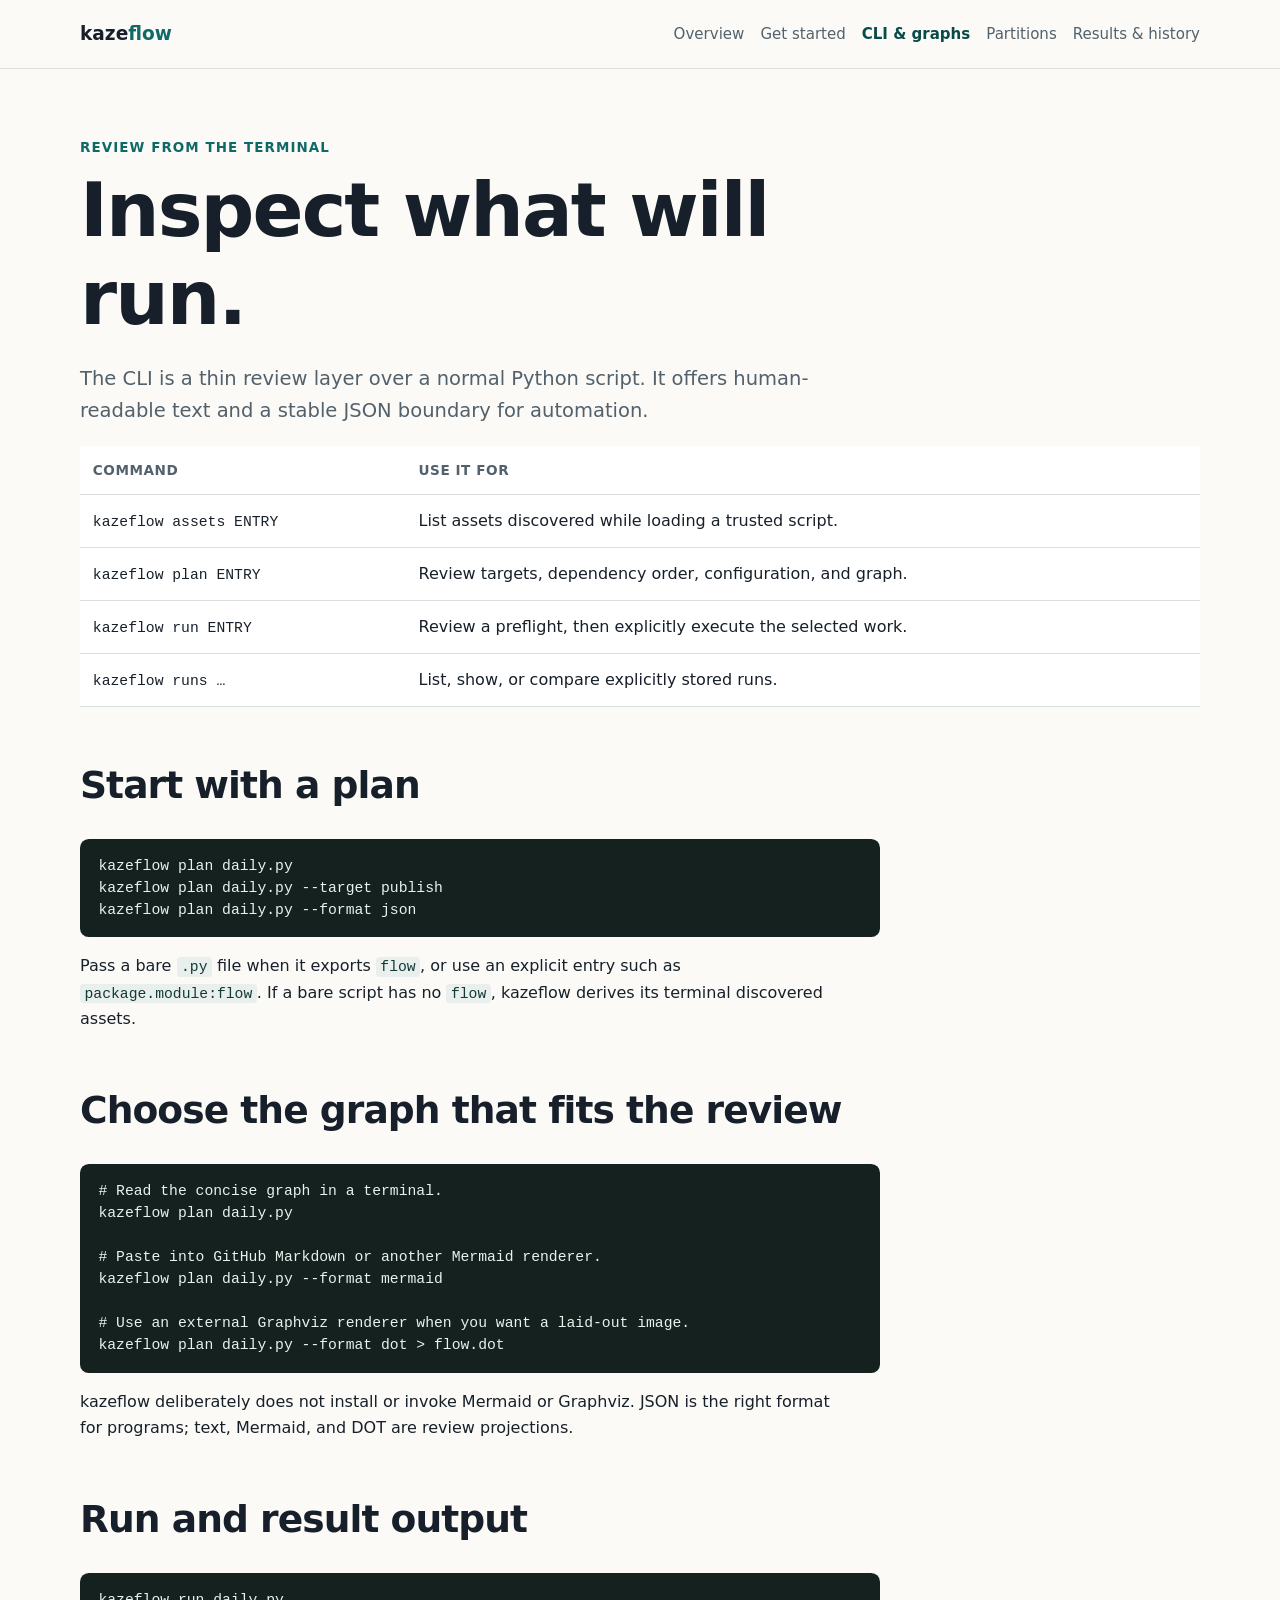
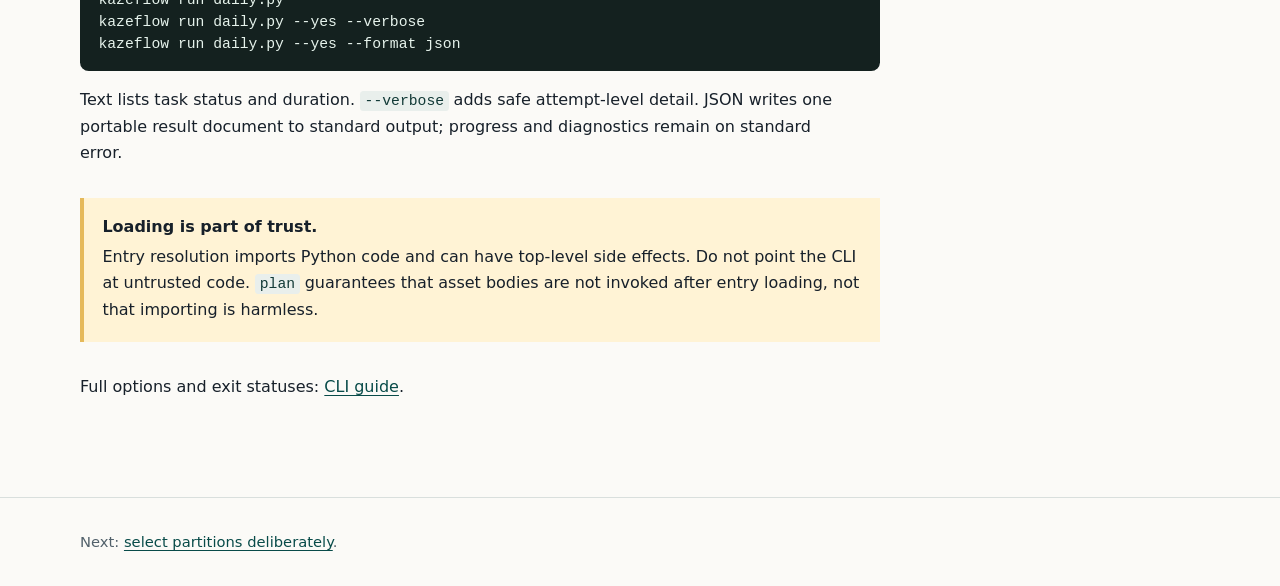
==== docs/site/cli.html @ 58b6a8d0 "docs: publish task-oriented GitHub Pages site" ====
<!doctype html>
<html lang="en"><head><meta charset="utf-8"><meta name="viewport" content="width=device-width, initial-scale=1"><title>CLI and graphs — kazeflow</title><link rel="stylesheet" href="styles.css"></head>
<body><header><div class="shell topbar"><a class="brand" href="index.html">kaze<span>flow</span></a><nav aria-label="Primary navigation"><a href="index.html">Overview</a><a href="getting-started.html">Get started</a><a aria-current="page" href="cli.html">CLI &amp; graphs</a><a href="partitions.html">Partitions</a><a href="results.html">Results &amp; history</a></nav></div></header>
<main class="shell"><div class="eyebrow">Review from the terminal</div><h1>Inspect what will run.</h1><p class="lede">The CLI is a thin review layer over a normal Python script. It offers human-readable text and a stable JSON boundary for automation.</p>
<div class="table-wrap"><table><thead><tr><th>Command</th><th>Use it for</th></tr></thead><tbody><tr><td><code>kazeflow assets ENTRY</code></td><td>List assets discovered while loading a trusted script.</td></tr><tr><td><code>kazeflow plan ENTRY</code></td><td>Review targets, dependency order, configuration, and graph.</td></tr><tr><td><code>kazeflow run ENTRY</code></td><td>Review a preflight, then explicitly execute the selected work.</td></tr><tr><td><code>kazeflow runs …</code></td><td>List, show, or compare explicitly stored runs.</td></tr></tbody></table></div>
<h2>Start with a plan</h2><pre><code>kazeflow plan daily.py
kazeflow plan daily.py --target publish
kazeflow plan daily.py --format json</code></pre><p>Pass a bare <code>.py</code> file when it exports <code>flow</code>, or use an explicit entry such as <code>package.module:flow</code>. If a bare script has no <code>flow</code>, kazeflow derives its terminal discovered assets.</p>
<h2>Choose the graph that fits the review</h2><pre><code># Read the concise graph in a terminal.
kazeflow plan daily.py

# Paste into GitHub Markdown or another Mermaid renderer.
kazeflow plan daily.py --format mermaid

# Use an external Graphviz renderer when you want a laid-out image.
kazeflow plan daily.py --format dot &gt; flow.dot</code></pre><p>kazeflow deliberately does not install or invoke Mermaid or Graphviz. JSON is the right format for programs; text, Mermaid, and DOT are review projections.</p>
<h2>Run and result output</h2><pre><code>kazeflow run daily.py
kazeflow run daily.py --yes --verbose
kazeflow run daily.py --yes --format json</code></pre><p>Text lists task status and duration. <code>--verbose</code> adds safe attempt-level detail. JSON writes one portable result document to standard output; progress and diagnostics remain on standard error.</p>
<div class="callout"><strong>Loading is part of trust.</strong><p>Entry resolution imports Python code and can have top-level side effects. Do not point the CLI at untrusted code. <code>plan</code> guarantees that asset bodies are not invoked after entry loading, not that importing is harmless.</p></div>
<p>Full options and exit statuses: <a href="https://github.com/kj-9/kazeflow/blob/main/docs/cli.md">CLI guide</a>.</p></main>
<footer><div class="shell"><p>Next: <a href="partitions.html">select partitions deliberately</a>.</p></div></footer></body></html>
---- docs/site/styles.css ----
:root {
  color-scheme: light;
  --ink: #17202a;
  --muted: #52616b;
  --paper: #fbfaf7;
  --panel: #ffffff;
  --line: #d9dfdd;
  --accent: #0f6a67;
  --accent-dark: #084b49;
  --code: #14211f;
  --warning: #fff3d5;
  --warning-line: #e5b95b;
  font-family: Inter, ui-sans-serif, system-ui, -apple-system, BlinkMacSystemFont,
    "Segoe UI", sans-serif;
}

* { box-sizing: border-box; }
body { margin: 0; color: var(--ink); background: var(--paper); line-height: 1.65; }
a { color: var(--accent-dark); text-underline-offset: 0.18em; }
a:hover { color: var(--accent); }
.shell { width: min(1120px, calc(100% - 2rem)); margin: 0 auto; }
header { border-bottom: 1px solid var(--line); background: rgba(251, 250, 247, 0.96); }
.topbar { min-height: 4.25rem; display: flex; gap: 1.5rem; align-items: center; justify-content: space-between; }
.brand { color: var(--ink); font-weight: 760; font-size: 1.16rem; text-decoration: none; }
.brand span, .eyebrow { color: var(--accent); }
nav { display: flex; flex-wrap: wrap; gap: 0.25rem 1rem; }
nav a { color: var(--muted); font-size: 0.94rem; text-decoration: none; }
nav a[aria-current="page"] { color: var(--accent-dark); font-weight: 700; }
main { padding: 4.25rem 0 5rem; }
.hero { max-width: 760px; padding: 3rem 0 3.5rem; }
.eyebrow { font-size: 0.84rem; font-weight: 750; letter-spacing: 0.08em; text-transform: uppercase; }
h1, h2, h3 { line-height: 1.18; letter-spacing: -0.025em; }
h1 { max-width: 850px; margin: 0.4rem 0 1.2rem; font-size: clamp(2.4rem, 7vw, 4.7rem); }
h2 { margin-top: 3.5rem; font-size: clamp(1.6rem, 4vw, 2.35rem); }
h3 { margin-bottom: 0.5rem; font-size: 1.2rem; }
p { max-width: 760px; }
.lede { color: var(--muted); font-size: 1.22rem; }
.actions { display: flex; flex-wrap: wrap; gap: 0.8rem; margin: 1.8rem 0 0; }
.button { display: inline-block; border: 1px solid var(--accent); border-radius: 0.4rem; padding: 0.62rem 0.94rem; background: var(--accent); color: white; font-weight: 700; text-decoration: none; }
.button.secondary { background: transparent; color: var(--accent-dark); }
.grid { display: grid; grid-template-columns: repeat(3, minmax(0, 1fr)); gap: 1rem; margin: 1.5rem 0; }
.card { border: 1px solid var(--line); border-radius: 0.7rem; padding: 1.25rem; background: var(--panel); }
.card p { color: var(--muted); margin-bottom: 0; }
.card a { font-weight: 700; }
.step { display: grid; grid-template-columns: 2rem 1fr; gap: 1rem; align-items: start; margin: 2rem 0; }
.step > b { display: grid; place-items: center; width: 2rem; height: 2rem; border-radius: 50%; background: var(--accent); color: white; }
pre { overflow-x: auto; max-width: 800px; padding: 1rem 1.15rem; border-radius: 0.55rem; background: var(--code); color: #e6f3ec; line-height: 1.5; }
code { font-family: "SFMono-Regular", Consolas, "Liberation Mono", monospace; font-size: 0.92em; }
p code, li code { padding: 0.12rem 0.28rem; border-radius: 0.22rem; background: #e9efec; color: #123a37; }
.callout { max-width: 800px; margin: 2rem 0; border-left: 4px solid var(--warning-line); padding: 1rem 1.15rem; background: var(--warning); }
.callout p { margin: 0.2rem 0; }
.table-wrap { overflow-x: auto; }
table { width: 100%; border-collapse: collapse; background: var(--panel); }
th, td { padding: 0.8rem; border-bottom: 1px solid var(--line); text-align: left; vertical-align: top; }
th { color: var(--muted); font-size: 0.85rem; letter-spacing: 0.04em; text-transform: uppercase; }
footer { border-top: 1px solid var(--line); padding: 2rem 0; color: var(--muted); font-size: 0.92rem; }
footer p { margin: 0; }
@media (max-width: 700px) {
  .topbar { align-items: flex-start; flex-direction: column; padding: 1rem 0; }
  main { padding-top: 2rem; }
  .hero { padding-top: 1rem; }
  .grid { grid-template-columns: 1fr; }
}
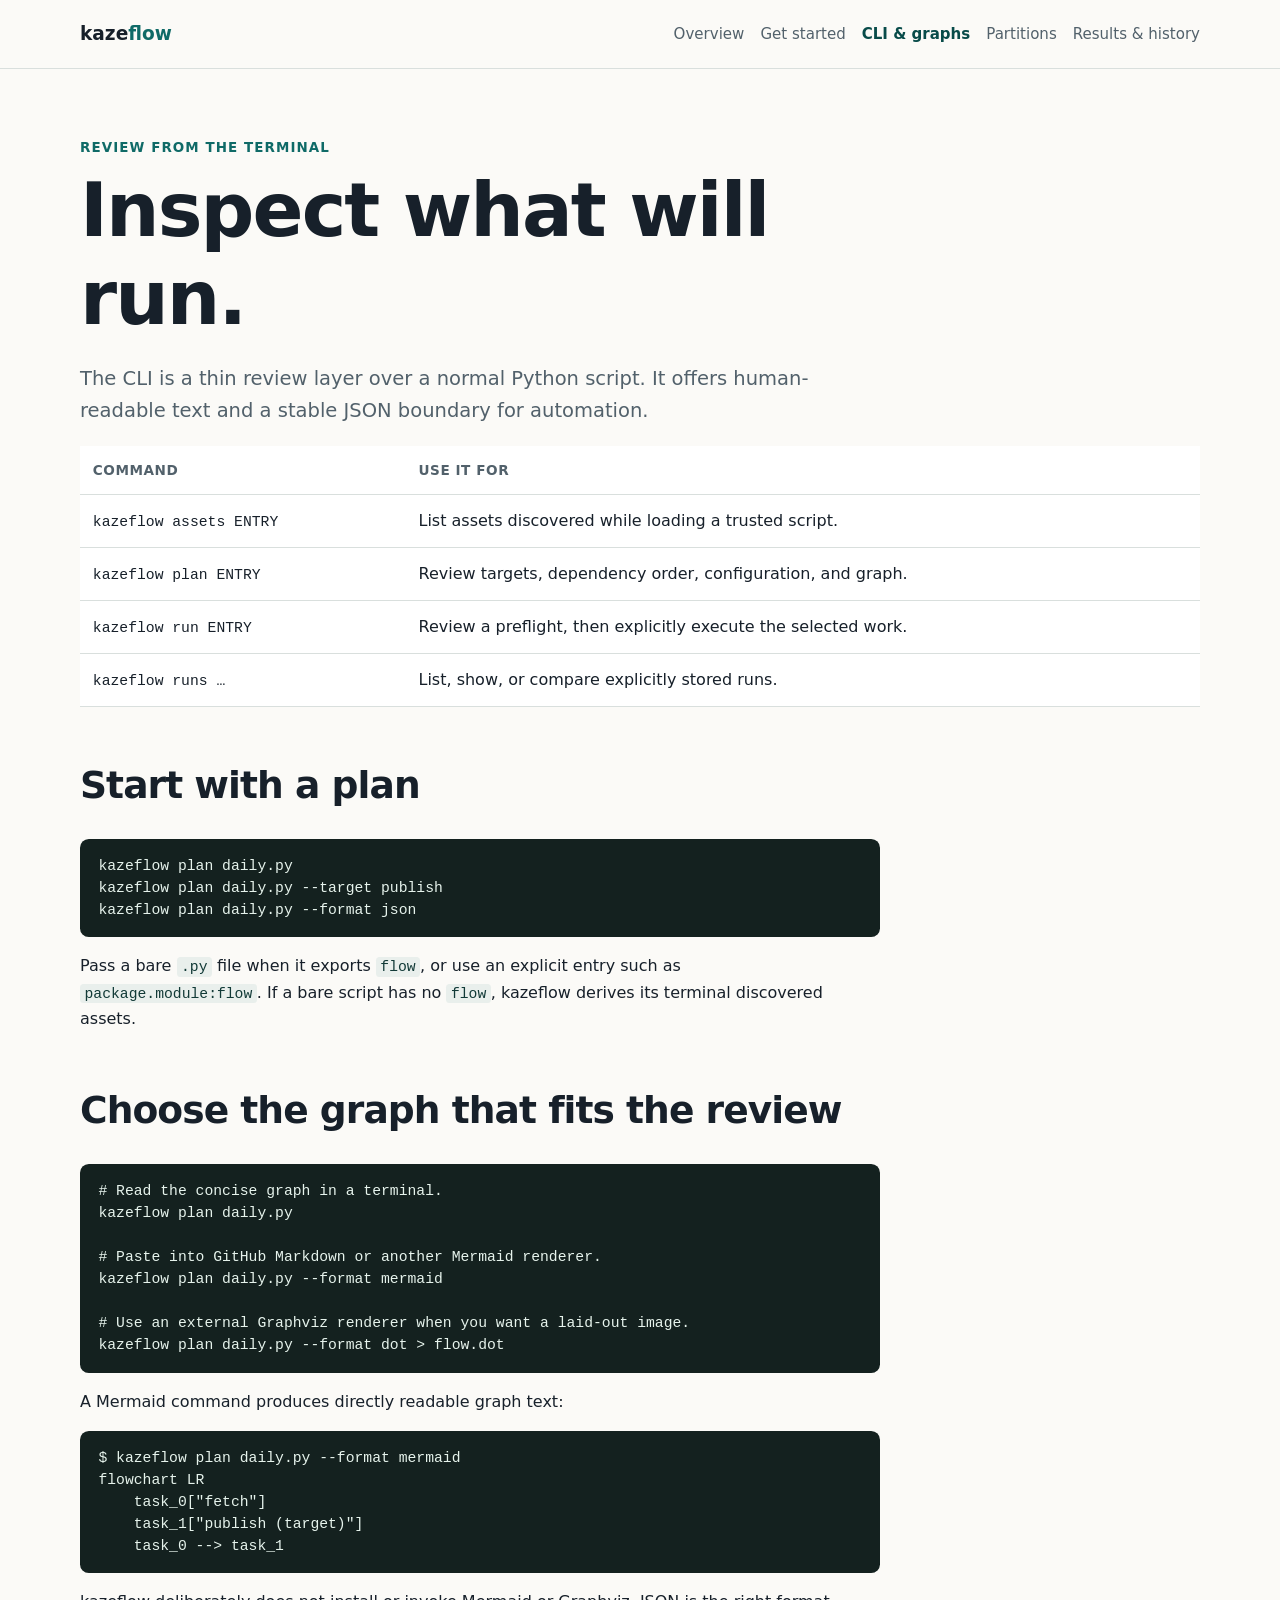
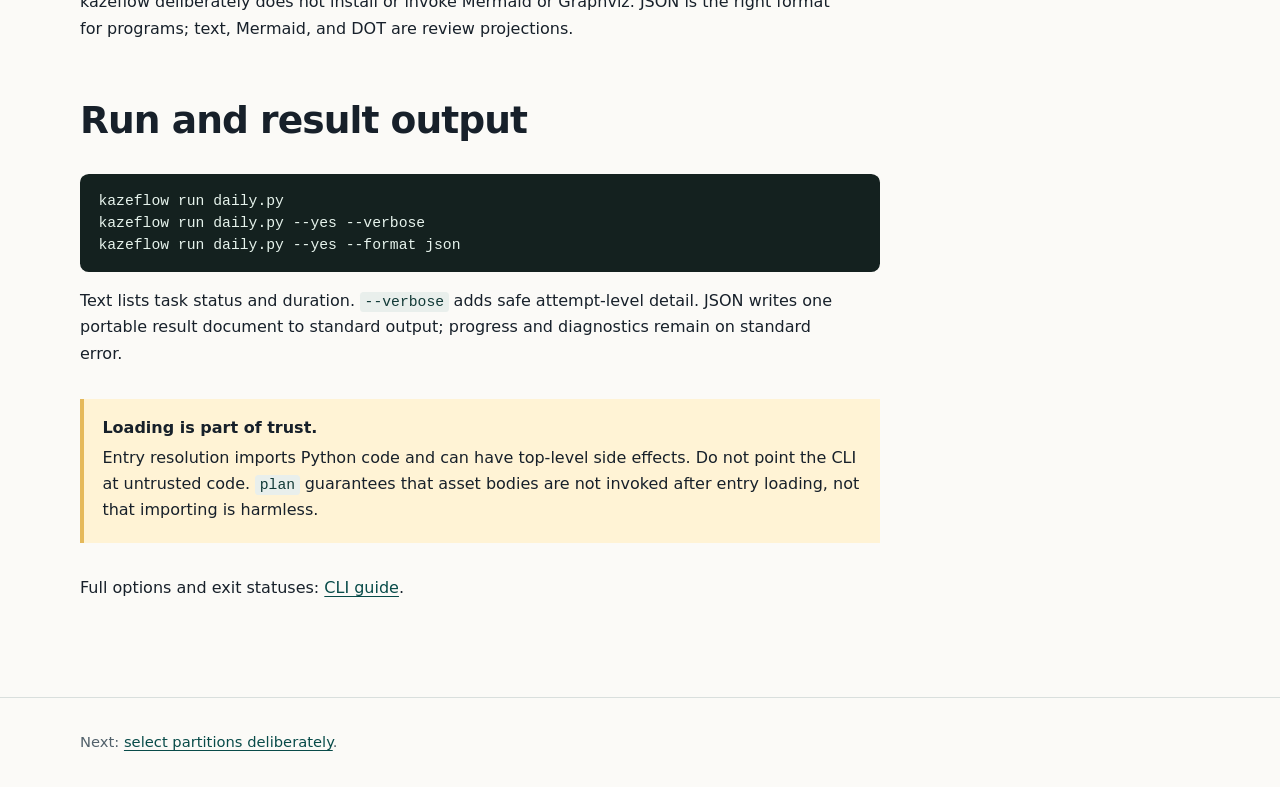
==== commit 1dceb395: "docs: show representative CLI output" ====
--- a/docs/site/cli.html
+++ b/docs/site/cli.html
@@ -13,7 +13,11 @@
 kazeflow plan daily.py --format mermaid
 
 # Use an external Graphviz renderer when you want a laid-out image.
-kazeflow plan daily.py --format dot &gt; flow.dot</code></pre><p>kazeflow deliberately does not install or invoke Mermaid or Graphviz. JSON is the right format for programs; text, Mermaid, and DOT are review projections.</p>
+kazeflow plan daily.py --format dot &gt; flow.dot</code></pre><p>A Mermaid command produces directly readable graph text:</p><pre><code>$ kazeflow plan daily.py --format mermaid
+flowchart LR
+    task_0["fetch"]
+    task_1["publish (target)"]
+    task_0 --&gt; task_1</code></pre><p>kazeflow deliberately does not install or invoke Mermaid or Graphviz. JSON is the right format for programs; text, Mermaid, and DOT are review projections.</p>
 <h2>Run and result output</h2><pre><code>kazeflow run daily.py
 kazeflow run daily.py --yes --verbose
 kazeflow run daily.py --yes --format json</code></pre><p>Text lists task status and duration. <code>--verbose</code> adds safe attempt-level detail. JSON writes one portable result document to standard output; progress and diagnostics remain on standard error.</p>
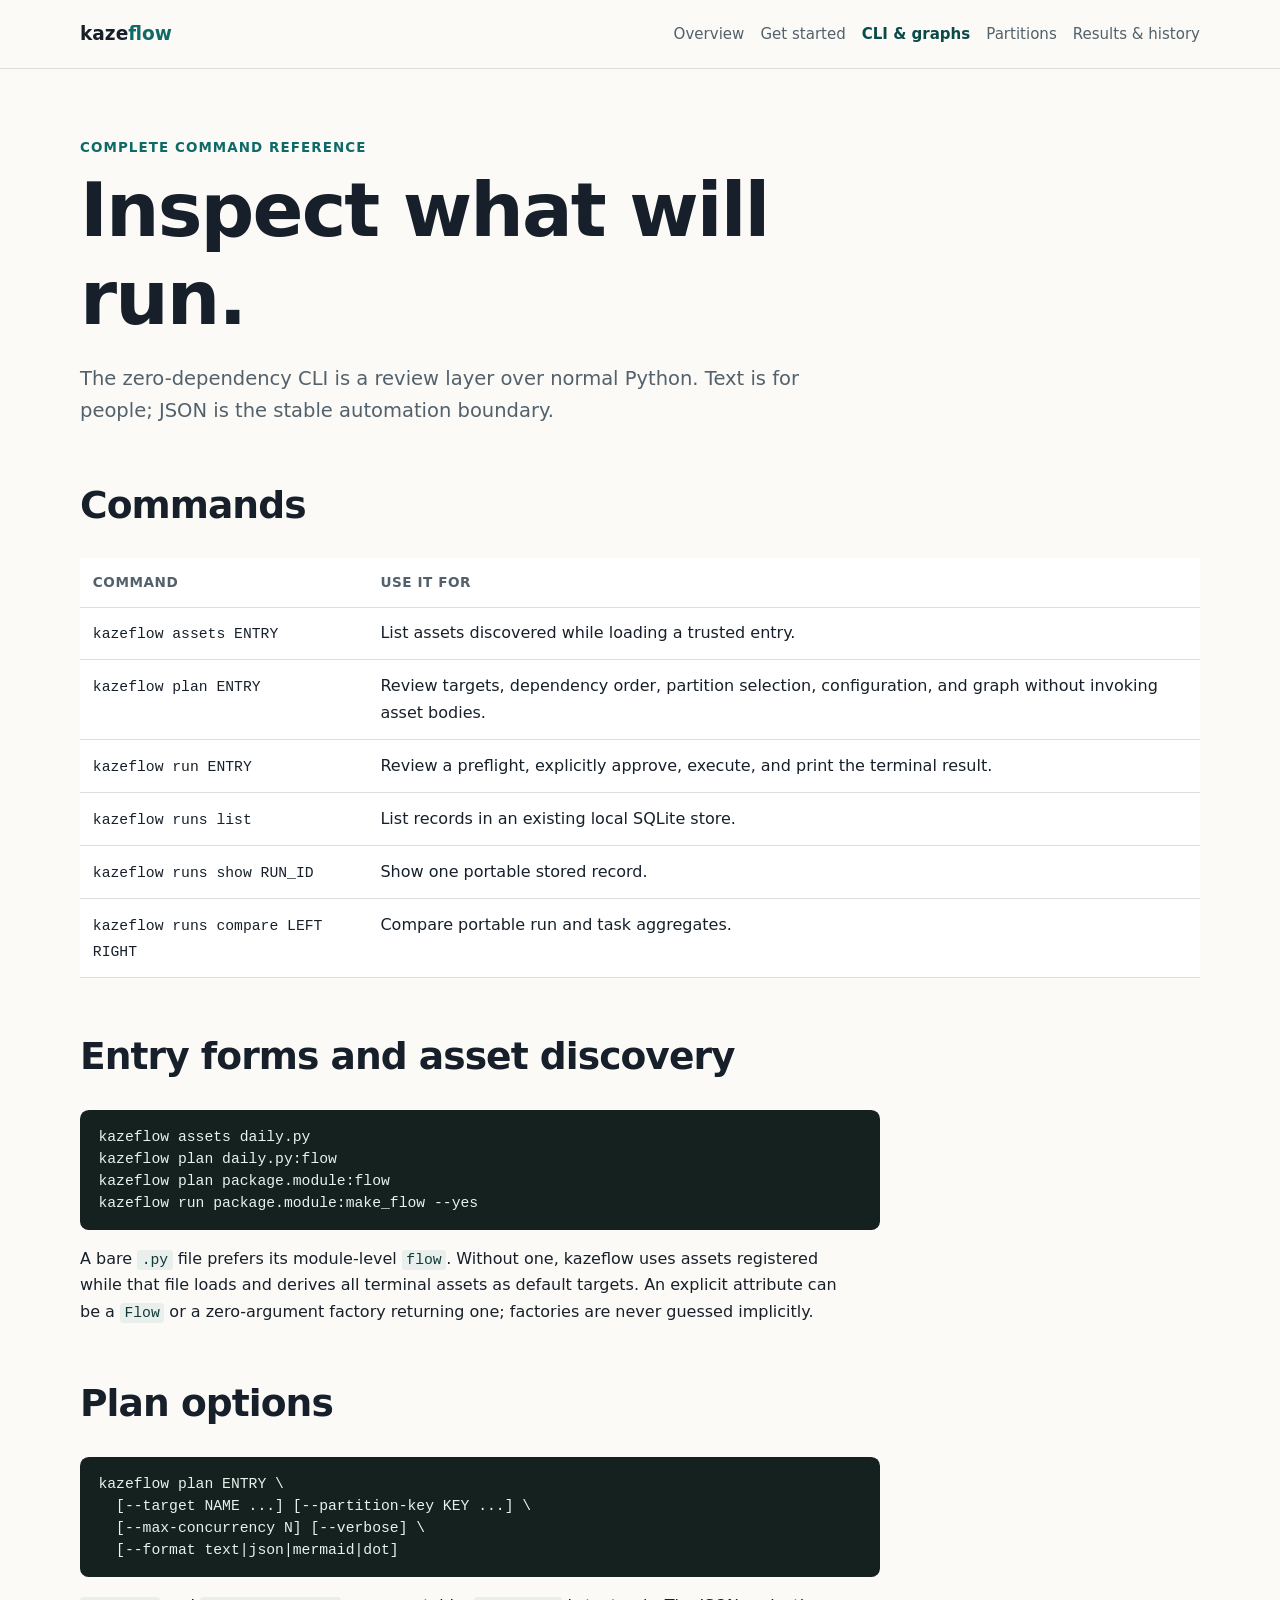
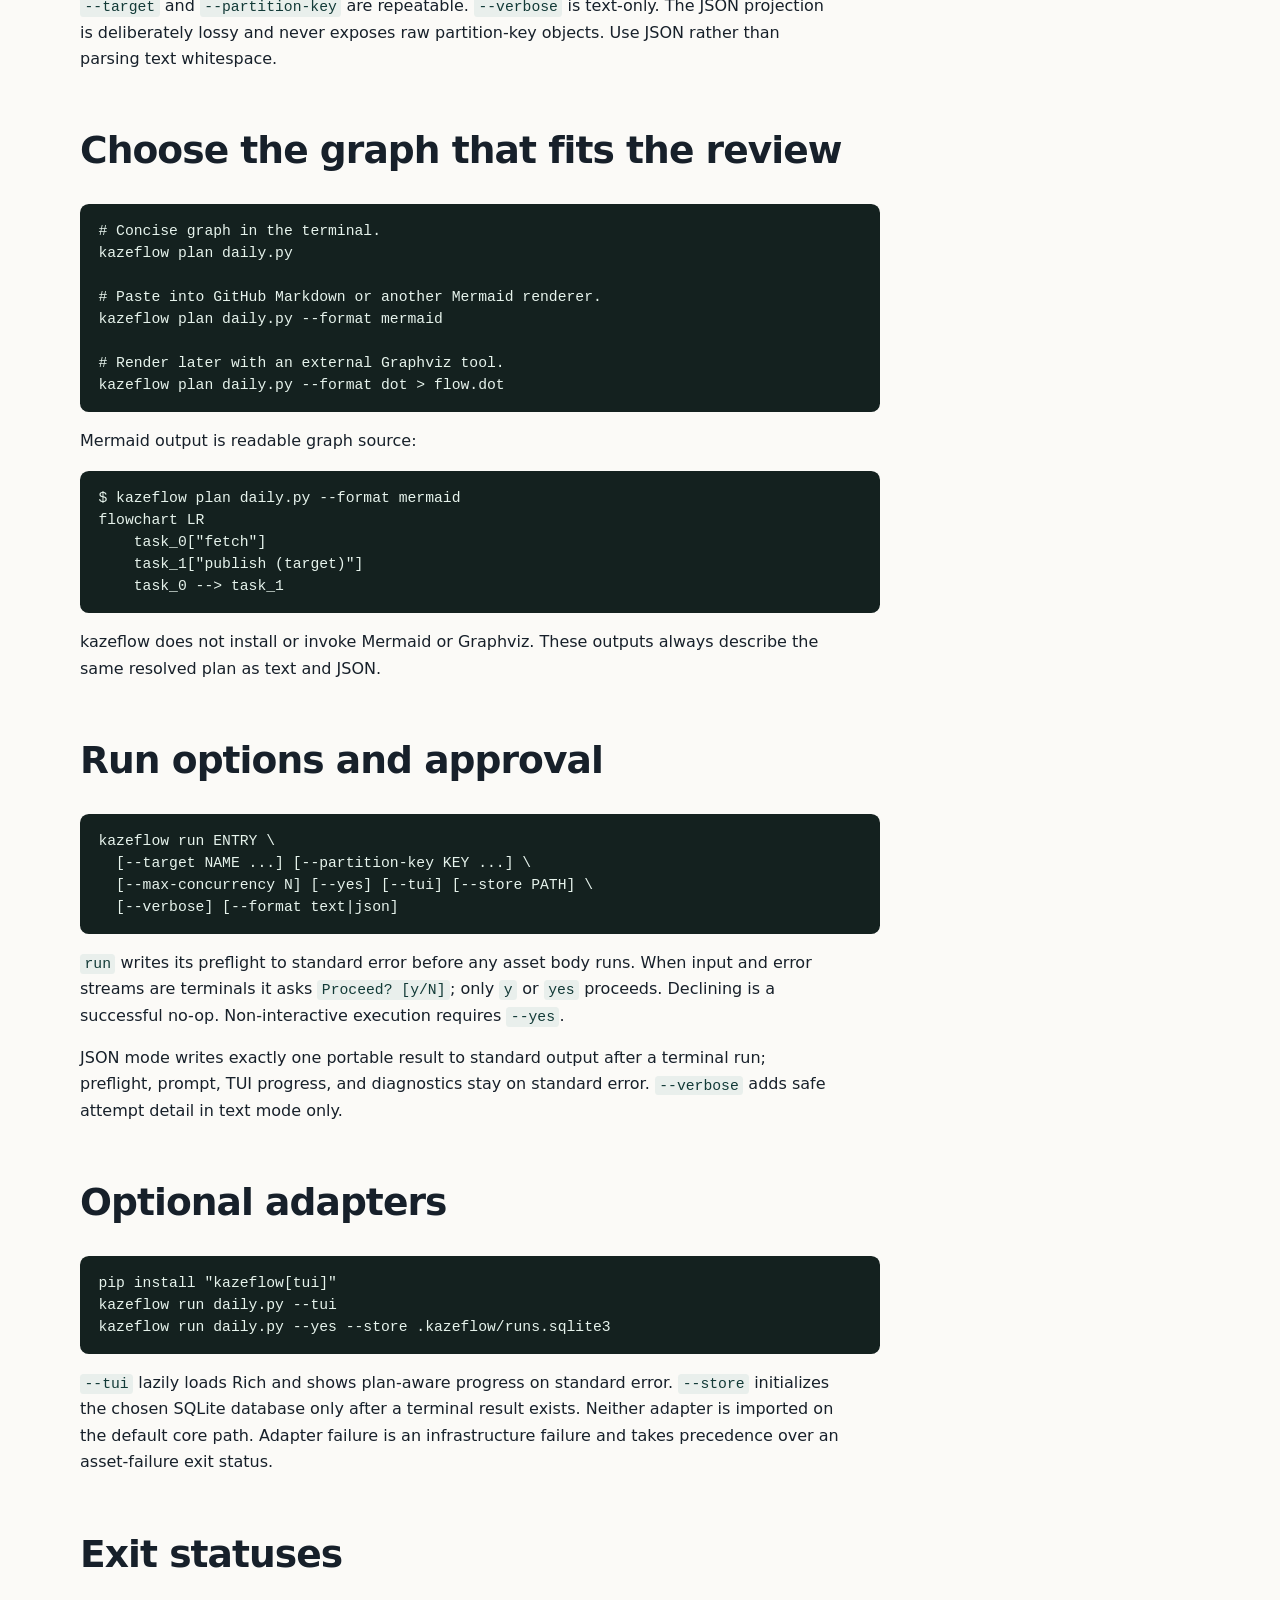
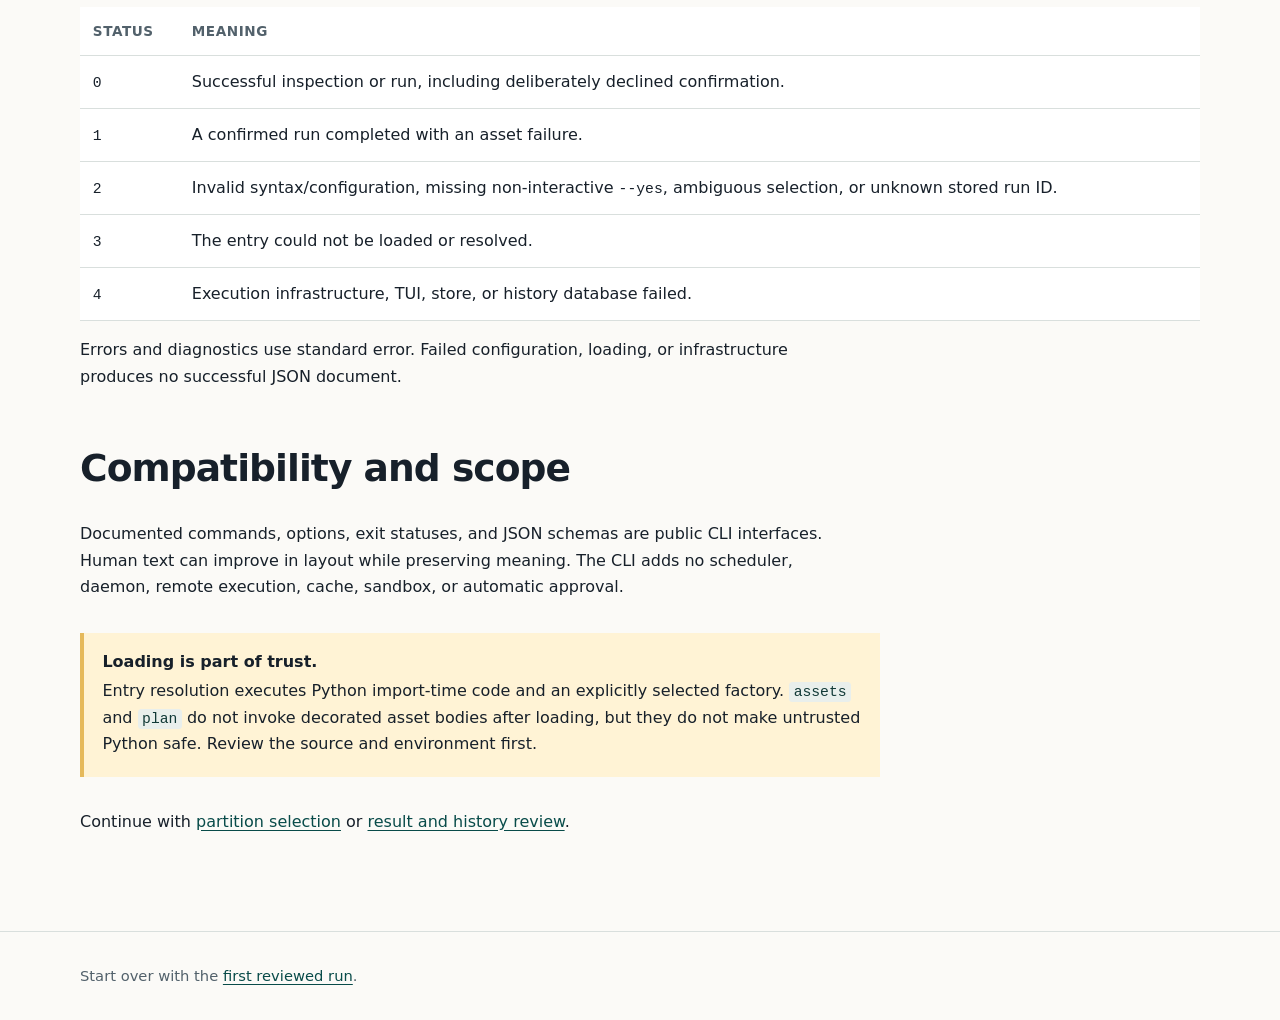
==== commit 5cb149ef: "docs: consolidate user guides on GitHub Pages" ====
--- a/docs/site/cli.html
+++ b/docs/site/cli.html
@@ -1,26 +1,37 @@
 <!doctype html>
 <html lang="en"><head><meta charset="utf-8"><meta name="viewport" content="width=device-width, initial-scale=1"><title>CLI and graphs — kazeflow</title><link rel="stylesheet" href="styles.css"></head>
 <body><header><div class="shell topbar"><a class="brand" href="index.html">kaze<span>flow</span></a><nav aria-label="Primary navigation"><a href="index.html">Overview</a><a href="getting-started.html">Get started</a><a aria-current="page" href="cli.html">CLI &amp; graphs</a><a href="partitions.html">Partitions</a><a href="results.html">Results &amp; history</a></nav></div></header>
-<main class="shell"><div class="eyebrow">Review from the terminal</div><h1>Inspect what will run.</h1><p class="lede">The CLI is a thin review layer over a normal Python script. It offers human-readable text and a stable JSON boundary for automation.</p>
-<div class="table-wrap"><table><thead><tr><th>Command</th><th>Use it for</th></tr></thead><tbody><tr><td><code>kazeflow assets ENTRY</code></td><td>List assets discovered while loading a trusted script.</td></tr><tr><td><code>kazeflow plan ENTRY</code></td><td>Review targets, dependency order, configuration, and graph.</td></tr><tr><td><code>kazeflow run ENTRY</code></td><td>Review a preflight, then explicitly execute the selected work.</td></tr><tr><td><code>kazeflow runs …</code></td><td>List, show, or compare explicitly stored runs.</td></tr></tbody></table></div>
-<h2>Start with a plan</h2><pre><code>kazeflow plan daily.py
-kazeflow plan daily.py --target publish
-kazeflow plan daily.py --format json</code></pre><p>Pass a bare <code>.py</code> file when it exports <code>flow</code>, or use an explicit entry such as <code>package.module:flow</code>. If a bare script has no <code>flow</code>, kazeflow derives its terminal discovered assets.</p>
-<h2>Choose the graph that fits the review</h2><pre><code># Read the concise graph in a terminal.
+<main class="shell"><div class="eyebrow">Complete command reference</div><h1>Inspect what will run.</h1><p class="lede">The zero-dependency CLI is a review layer over normal Python. Text is for people; JSON is the stable automation boundary.</p>
+<h2>Commands</h2><div class="table-wrap"><table><thead><tr><th>Command</th><th>Use it for</th></tr></thead><tbody><tr><td><code>kazeflow assets ENTRY</code></td><td>List assets discovered while loading a trusted entry.</td></tr><tr><td><code>kazeflow plan ENTRY</code></td><td>Review targets, dependency order, partition selection, configuration, and graph without invoking asset bodies.</td></tr><tr><td><code>kazeflow run ENTRY</code></td><td>Review a preflight, explicitly approve, execute, and print the terminal result.</td></tr><tr><td><code>kazeflow runs list</code></td><td>List records in an existing local SQLite store.</td></tr><tr><td><code>kazeflow runs show RUN_ID</code></td><td>Show one portable stored record.</td></tr><tr><td><code>kazeflow runs compare LEFT RIGHT</code></td><td>Compare portable run and task aggregates.</td></tr></tbody></table></div>
+<h2>Entry forms and asset discovery</h2><pre><code>kazeflow assets daily.py
+kazeflow plan daily.py:flow
+kazeflow plan package.module:flow
+kazeflow run package.module:make_flow --yes</code></pre><p>A bare <code>.py</code> file prefers its module-level <code>flow</code>. Without one, kazeflow uses assets registered while that file loads and derives all terminal assets as default targets. An explicit attribute can be a <code>Flow</code> or a zero-argument factory returning one; factories are never guessed implicitly.</p>
+<h2>Plan options</h2><pre><code>kazeflow plan ENTRY \
+  [--target NAME ...] [--partition-key KEY ...] \
+  [--max-concurrency N] [--verbose] \
+  [--format text|json|mermaid|dot]</code></pre><p><code>--target</code> and <code>--partition-key</code> are repeatable. <code>--verbose</code> is text-only. The JSON projection is deliberately lossy and never exposes raw partition-key objects. Use JSON rather than parsing text whitespace.</p>
+<h2>Choose the graph that fits the review</h2><pre><code># Concise graph in the terminal.
 kazeflow plan daily.py
 
 # Paste into GitHub Markdown or another Mermaid renderer.
 kazeflow plan daily.py --format mermaid
 
-# Use an external Graphviz renderer when you want a laid-out image.
-kazeflow plan daily.py --format dot &gt; flow.dot</code></pre><p>A Mermaid command produces directly readable graph text:</p><pre><code>$ kazeflow plan daily.py --format mermaid
+# Render later with an external Graphviz tool.
+kazeflow plan daily.py --format dot &gt; flow.dot</code></pre><p>Mermaid output is readable graph source:</p><pre><code>$ kazeflow plan daily.py --format mermaid
 flowchart LR
     task_0["fetch"]
     task_1["publish (target)"]
-    task_0 --&gt; task_1</code></pre><p>kazeflow deliberately does not install or invoke Mermaid or Graphviz. JSON is the right format for programs; text, Mermaid, and DOT are review projections.</p>
-<h2>Run and result output</h2><pre><code>kazeflow run daily.py
-kazeflow run daily.py --yes --verbose
-kazeflow run daily.py --yes --format json</code></pre><p>Text lists task status and duration. <code>--verbose</code> adds safe attempt-level detail. JSON writes one portable result document to standard output; progress and diagnostics remain on standard error.</p>
-<div class="callout"><strong>Loading is part of trust.</strong><p>Entry resolution imports Python code and can have top-level side effects. Do not point the CLI at untrusted code. <code>plan</code> guarantees that asset bodies are not invoked after entry loading, not that importing is harmless.</p></div>
-<p>Full options and exit statuses: <a href="https://github.com/kj-9/kazeflow/blob/main/docs/cli.md">CLI guide</a>.</p></main>
-<footer><div class="shell"><p>Next: <a href="partitions.html">select partitions deliberately</a>.</p></div></footer></body></html>
+    task_0 --&gt; task_1</code></pre><p>kazeflow does not install or invoke Mermaid or Graphviz. These outputs always describe the same resolved plan as text and JSON.</p>
+<h2>Run options and approval</h2><pre><code>kazeflow run ENTRY \
+  [--target NAME ...] [--partition-key KEY ...] \
+  [--max-concurrency N] [--yes] [--tui] [--store PATH] \
+  [--verbose] [--format text|json]</code></pre><p><code>run</code> writes its preflight to standard error before any asset body runs. When input and error streams are terminals it asks <code>Proceed? [y/N]</code>; only <code>y</code> or <code>yes</code> proceeds. Declining is a successful no-op. Non-interactive execution requires <code>--yes</code>.</p><p>JSON mode writes exactly one portable result to standard output after a terminal run; preflight, prompt, TUI progress, and diagnostics stay on standard error. <code>--verbose</code> adds safe attempt detail in text mode only.</p>
+<h2>Optional adapters</h2><pre><code>pip install "kazeflow[tui]"
+kazeflow run daily.py --tui
+kazeflow run daily.py --yes --store .kazeflow/runs.sqlite3</code></pre><p><code>--tui</code> lazily loads Rich and shows plan-aware progress on standard error. <code>--store</code> initializes the chosen SQLite database only after a terminal result exists. Neither adapter is imported on the default core path. Adapter failure is an infrastructure failure and takes precedence over an asset-failure exit status.</p>
+<h2>Exit statuses</h2><div class="table-wrap"><table><thead><tr><th>Status</th><th>Meaning</th></tr></thead><tbody><tr><td><code>0</code></td><td>Successful inspection or run, including deliberately declined confirmation.</td></tr><tr><td><code>1</code></td><td>A confirmed run completed with an asset failure.</td></tr><tr><td><code>2</code></td><td>Invalid syntax/configuration, missing non-interactive <code>--yes</code>, ambiguous selection, or unknown stored run ID.</td></tr><tr><td><code>3</code></td><td>The entry could not be loaded or resolved.</td></tr><tr><td><code>4</code></td><td>Execution infrastructure, TUI, store, or history database failed.</td></tr></tbody></table></div><p>Errors and diagnostics use standard error. Failed configuration, loading, or infrastructure produces no successful JSON document.</p>
+<h2>Compatibility and scope</h2><p>Documented commands, options, exit statuses, and JSON schemas are public CLI interfaces. Human text can improve in layout while preserving meaning. The CLI adds no scheduler, daemon, remote execution, cache, sandbox, or automatic approval.</p>
+<div class="callout"><strong>Loading is part of trust.</strong><p>Entry resolution executes Python import-time code and an explicitly selected factory. <code>assets</code> and <code>plan</code> do not invoke decorated asset bodies after loading, but they do not make untrusted Python safe. Review the source and environment first.</p></div>
+<p>Continue with <a href="partitions.html">partition selection</a> or <a href="results.html">result and history review</a>.</p></main>
+<footer><div class="shell"><p>Start over with the <a href="getting-started.html">first reviewed run</a>.</p></div></footer></body></html>
